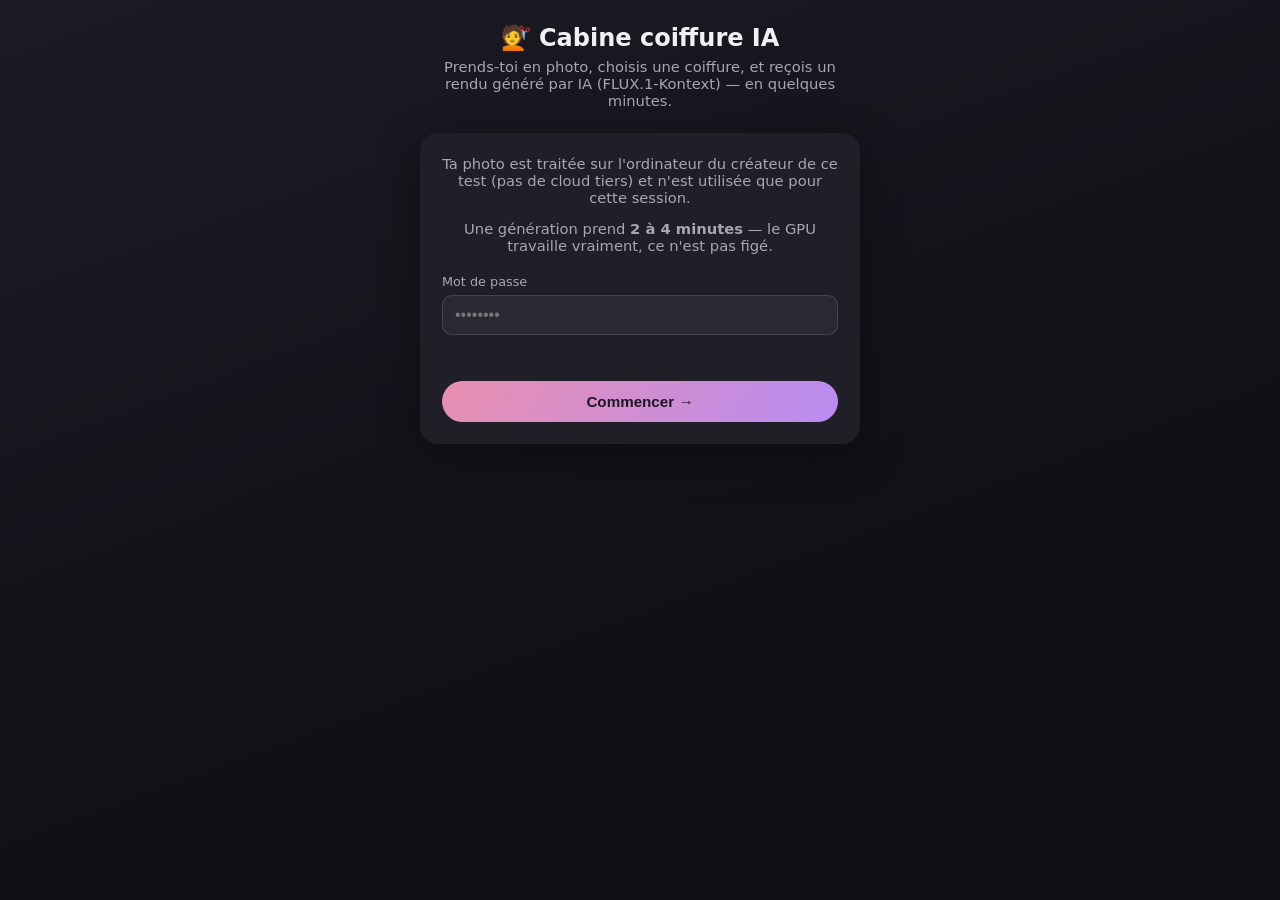
==== cabine/index.html @ 3d1f9294 "Cabine coiffure IA : serveur persistant + UI mobile + 3 nouveaux styles - run_kontext.py : ajoute at" ====
<!doctype html>
<html lang="fr">
<head>
  <meta charset="UTF-8" />
  <meta name="viewport" content="width=device-width, initial-scale=1.0" />
  <title>Cabine coiffure IA</title>
  <link rel="stylesheet" href="style.css" />
</head>
<body>

  <!-- écran 1 : accueil & consentement -->
  <section id="screen-welcome" class="screen">
    <header>
      <h1>💇 Cabine coiffure IA</h1>
      <p class="subtitle">
        Prends-toi en photo, choisis une coiffure, et reçois un rendu généré
        par IA (FLUX.1-Kontext) — en quelques minutes.
      </p>
    </header>
    <main class="centered">
      <div class="card">
        <p>
          Ta photo est traitée sur l'ordinateur du créateur de ce test (pas
          de cloud tiers) et n'est utilisée que pour cette session.
        </p>
        <p>
          Une génération prend <strong>2 à 4 minutes</strong> — le GPU
          travaille vraiment, ce n'est pas figé.
        </p>
        <label class="field">
          <span>Mot de passe</span>
          <input id="password" type="password" autocomplete="off" placeholder="••••••••" />
        </label>
        <p id="welcomeError" class="error"></p>
        <button id="startBtn" class="btn primary wide">Commencer →</button>
      </div>
    </main>
  </section>

  <!-- écran 2 : prise de photo -->
  <section id="screen-photo" class="screen" hidden>
    <header>
      <h1>📷 Prends ta photo</h1>
      <p class="subtitle">Visage dégagé, de face, bien éclairé.</p>
    </header>
    <main class="centered">
      <div class="stage-wrap">
        <div class="stage" id="stage">
          <video id="video" autoplay playsinline muted></video>
          <canvas id="frozen" class="hidden-canvas"></canvas>
          <div id="hint" class="hint">Autorise la caméra pour commencer…</div>
        </div>
        <div class="stage-actions" id="liveActions">
          <button id="shootBtn" class="btn primary" disabled>⚪ Prendre la photo</button>
        </div>
        <div class="stage-actions" id="reviewActions" hidden>
          <button id="retakeBtn" class="btn">↺ Reprendre</button>
          <button id="usePhotoBtn" class="btn primary">Utiliser cette photo →</button>
        </div>
      </div>
    </main>
  </section>

  <!-- écran 3 : choix forme puis couleur -->
  <section id="screen-choice" class="screen" hidden>
    <header>
      <h1>✂️ Choisis une coiffure</h1>
      <p class="subtitle" id="choiceSubtitle">Quelle forme veux-tu essayer ?</p>
    </header>
    <main class="centered">
      <div class="option-grid" id="styleGrid"></div>
      <div id="colorStep" hidden>
        <p class="section-label">Puis une couleur</p>
        <div class="option-grid" id="colorGrid"></div>
      </div>
      <button id="generateBtn" class="btn primary wide" hidden>Générer →</button>
    </main>
  </section>

  <!-- écran 4 : attente -->
  <section id="screen-wait" class="screen" hidden>
    <header>
      <h1>⏳ Ça travaille…</h1>
    </header>
    <main class="centered">
      <div class="card">
        <div class="spinner"></div>
        <p id="waitTimer" class="timer">2:00</p>
        <p id="waitMessage">En file d'attente…</p>
        <p class="muted">
          Compte 2 à 4 minutes réelles de calcul GPU — le rendu le plus
          réaliste de ce projet prend ce temps-là, pas un raccourci.
        </p>
      </div>
    </main>
  </section>

  <!-- écran 5 : résultat -->
  <section id="screen-result" class="screen" hidden>
    <header>
      <h1>✨ Résultat</h1>
    </header>
    <main class="centered">
      <figure class="result-figure">
        <img id="resultAfter" alt="Résultat" />
      </figure>
      <div class="option-grid" id="resultColorGrid" hidden></div>
      <div class="stage-actions">
        <a id="downloadBtn" class="btn primary" download="cabine_coiffure.png">💾 Télécharger</a>
        <button id="newStyleBtn" class="btn">✂️ Changer de forme</button>
      </div>
      <p id="resultStatus" class="status"></p>
    </main>
  </section>

  <script src="app.js"></script>
</body>
</html>
---- cabine/style.css ----
:root {
  --bg: #16151c;
  --panel: #201f28;
  --panel-2: #2a2933;
  --text: #f2f0f5;
  --muted: #a8a5b5;
  --accent: #e88fb0;
  --accent-2: #b98cf2;
  --error: #f2795c;
  font-family: "Segoe UI", system-ui, -apple-system, sans-serif;
}

* {
  box-sizing: border-box;
}

body {
  margin: 0;
  background: linear-gradient(160deg, #1c1a24, #100f14 70%);
  color: var(--text);
  min-height: 100vh;
}

header {
  padding: 24px 20px 4px;
  text-align: center;
}

header h1 {
  margin: 0 0 6px;
  font-size: 1.5rem;
}

.subtitle {
  margin: 0 auto;
  max-width: 420px;
  color: var(--muted);
  font-size: 0.92rem;
}

main.centered {
  display: flex;
  flex-direction: column;
  align-items: center;
  gap: 18px;
  padding: 20px;
  max-width: 480px;
  margin: 0 auto;
}

.card {
  width: 100%;
  background: var(--panel);
  border-radius: 18px;
  padding: 22px;
  display: flex;
  flex-direction: column;
  gap: 14px;
  box-shadow: 0 12px 40px rgba(0, 0, 0, 0.35);
  text-align: center;
}

.card p {
  margin: 0;
  font-size: 0.92rem;
  color: var(--muted);
}

.field {
  display: flex;
  flex-direction: column;
  gap: 6px;
  text-align: left;
  margin-top: 6px;
}

.field span {
  font-size: 0.8rem;
  color: var(--muted);
}

.field input {
  background: var(--panel-2);
  border: 1px solid #ffffff20;
  border-radius: 10px;
  padding: 10px 12px;
  color: var(--text);
  font-size: 1rem;
}

.error {
  color: var(--error);
  font-size: 0.85rem;
  min-height: 1.2em;
  margin: 0;
}

.btn {
  border: none;
  border-radius: 999px;
  padding: 12px 20px;
  font-size: 0.95rem;
  font-weight: 600;
  cursor: pointer;
  background: var(--panel-2);
  color: var(--text);
  transition: transform 0.1s ease, opacity 0.2s ease;
  text-decoration: none;
  text-align: center;
  display: inline-block;
}

.btn:hover:not(:disabled) {
  transform: translateY(-1px);
}

.btn:disabled {
  opacity: 0.4;
  cursor: not-allowed;
}

.btn.primary {
  background: linear-gradient(120deg, var(--accent), var(--accent-2));
  color: #201626;
}

.btn.wide {
  width: 100%;
}

/* écran photo, repris de webapp/capture.js */
.stage-wrap {
  display: flex;
  flex-direction: column;
  gap: 14px;
  align-items: center;
  width: 100%;
}

.stage {
  position: relative;
  width: min(90vw, 420px);
  aspect-ratio: 3 / 4;
  border-radius: 20px;
  overflow: hidden;
  background: #000;
  box-shadow: 0 12px 40px rgba(0, 0, 0, 0.45);
  transform: scaleX(-1);
}

.stage video,
.stage canvas {
  position: absolute;
  inset: 0;
  width: 100%;
  height: 100%;
  object-fit: cover;
}

.hint {
  position: absolute;
  inset: 0;
  display: flex;
  align-items: center;
  justify-content: center;
  text-align: center;
  padding: 20px;
  background: rgba(10, 9, 14, 0.75);
  color: var(--muted);
  font-size: 0.95rem;
  transform: scaleX(-1);
}

.hint.hidden {
  display: none;
}

.hidden-canvas {
  display: none;
}

.stage-actions {
  display: flex;
  gap: 10px;
  flex-wrap: wrap;
  justify-content: center;
}

/* choix forme / couleur */
.option-grid {
  display: grid;
  grid-template-columns: repeat(3, 1fr);
  gap: 10px;
  width: 100%;
}

.option-card {
  background: var(--panel);
  border: 2px solid transparent;
  border-radius: 14px;
  padding: 14px 8px;
  color: var(--text);
  font-size: 0.85rem;
  cursor: pointer;
  text-align: center;
}

.option-card.active {
  border-color: var(--accent);
  background: var(--panel-2);
}

.section-label {
  color: var(--muted);
  font-size: 0.8rem;
  text-transform: uppercase;
  letter-spacing: 0.04em;
  margin: 10px 0 8px;
}

/* attente */
.spinner {
  width: 40px;
  height: 40px;
  margin: 0 auto;
  border-radius: 50%;
  border: 4px solid var(--panel-2);
  border-top-color: var(--accent);
  animation: spin 1s linear infinite;
}

@keyframes spin {
  to {
    transform: rotate(360deg);
  }
}

.timer {
  font-family: "Cascadia Mono", "Consolas", ui-monospace, monospace;
  font-size: 2.4rem;
  font-weight: 600;
  margin: 4px 0 0;
  background: linear-gradient(120deg, var(--accent), var(--accent-2));
  -webkit-background-clip: text;
  background-clip: text;
  color: transparent;
}

.muted {
  color: var(--muted) !important;
  font-size: 0.8rem !important;
}

/* résultat */
.result-figure {
  margin: 0;
  width: 100%;
  max-width: 360px;
}

.result-figure img {
  width: 100%;
  border-radius: 16px;
  aspect-ratio: 3/4;
  object-fit: cover;
  background: var(--panel);
  box-shadow: 0 12px 40px rgba(0, 0, 0, 0.35);
}

.status {
  min-height: 1.2em;
  color: var(--muted);
  font-size: 0.85rem;
  text-align: center;
}
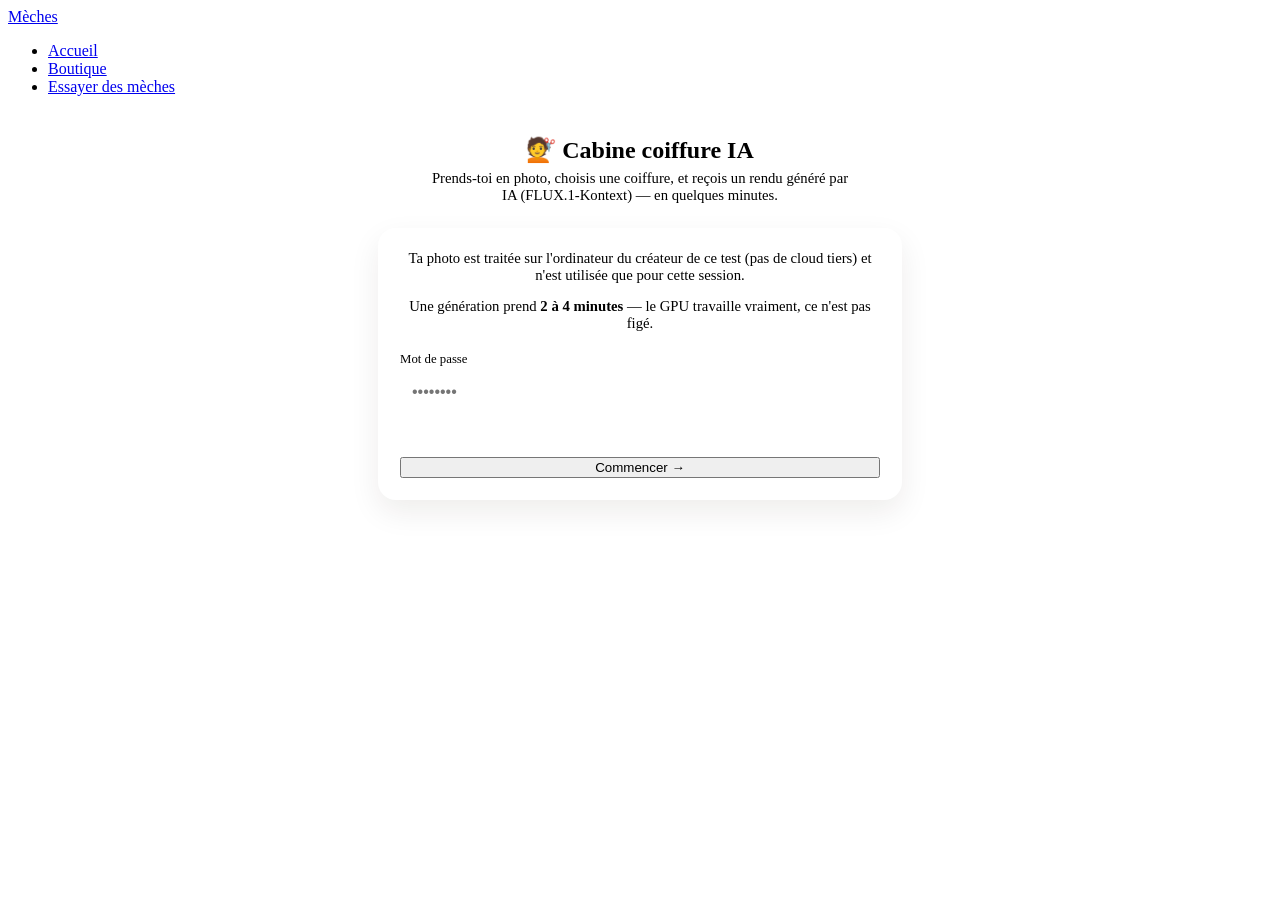
==== commit 300f42a0: "Site vitrine/boutique 'Meches' + onglet Essayer des meches Pivot du projet : cabine_server.py sert d" ====
--- a/cabine/index.html
+++ b/cabine/index.html
@@ -3,10 +3,20 @@
 <head>
   <meta charset="UTF-8" />
   <meta name="viewport" content="width=device-width, initial-scale=1.0" />
-  <title>Cabine coiffure IA</title>
+  <title>Essayer des mèches — Mèches</title>
+  <link rel="stylesheet" href="/assets/brand.css" />
   <link rel="stylesheet" href="style.css" />
 </head>
 <body>
+
+  <nav class="site-nav">
+    <a class="site-nav__wordmark" href="/">Mèches</a>
+    <ul class="site-nav__links">
+      <li><a href="/">Accueil</a></li>
+      <li><a href="/boutique">Boutique</a></li>
+      <li><a href="/essayer/" class="active">Essayer des mèches</a></li>
+    </ul>
+  </nav>
 
   <!-- écran 1 : accueil & consentement -->
   <section id="screen-welcome" class="screen">
@@ -61,7 +71,7 @@
     </main>
   </section>
 
-  <!-- écran 3 : choix forme puis couleur -->
+  <!-- écran 3 : choix de la forme -->
   <section id="screen-choice" class="screen" hidden>
     <header>
       <h1>✂️ Choisis une coiffure</h1>
@@ -69,10 +79,6 @@
     </header>
     <main class="centered">
       <div class="option-grid" id="styleGrid"></div>
-      <div id="colorStep" hidden>
-        <p class="section-label">Puis une couleur</p>
-        <div class="option-grid" id="colorGrid"></div>
-      </div>
       <button id="generateBtn" class="btn primary wide" hidden>Générer →</button>
     </main>
   </section>
@@ -104,12 +110,10 @@
       <figure class="result-figure">
         <img id="resultAfter" alt="Résultat" />
       </figure>
-      <div class="option-grid" id="resultColorGrid" hidden></div>
       <div class="stage-actions">
         <a id="downloadBtn" class="btn primary" download="cabine_coiffure.png">💾 Télécharger</a>
         <button id="newStyleBtn" class="btn">✂️ Changer de forme</button>
       </div>
-      <p id="resultStatus" class="status"></p>
     </main>
   </section>
 
--- a/cabine/style.css
+++ b/cabine/style.css
@@ -1,23 +1,13 @@
+/* Tokens de couleur/police repris de assets/brand.css (chargé avant ce
+   fichier dans index.html) -> cet écran ne definit plus sa propre palette,
+   pour rester coherent avec le reste du site (accueil/boutique). Ancien
+   theme sombre rose/violet retire (cf. historique git). --panel-2 propre
+   a cet ecran (variante de --bg-alt pour les champs de saisie). */
 :root {
-  --bg: #16151c;
-  --panel: #201f28;
-  --panel-2: #2a2933;
-  --text: #f2f0f5;
-  --muted: #a8a5b5;
-  --accent: #e88fb0;
-  --accent-2: #b98cf2;
-  --error: #f2795c;
-  font-family: "Segoe UI", system-ui, -apple-system, sans-serif;
-}
-
-* {
-  box-sizing: border-box;
+  --panel-2: var(--bg-alt);
 }
 
 body {
-  margin: 0;
-  background: linear-gradient(160deg, #1c1a24, #100f14 70%);
-  color: var(--text);
   min-height: 100vh;
 }
 
@@ -51,12 +41,13 @@
 .card {
   width: 100%;
   background: var(--panel);
+  border: 1px solid var(--line);
   border-radius: 18px;
   padding: 22px;
   display: flex;
   flex-direction: column;
   gap: 14px;
-  box-shadow: 0 12px 40px rgba(0, 0, 0, 0.35);
+  box-shadow: 0 12px 30px rgba(35, 24, 15, 0.08);
   text-align: center;
 }
 
@@ -81,7 +72,7 @@
 
 .field input {
   background: var(--panel-2);
-  border: 1px solid #ffffff20;
+  border: 1px solid var(--line);
   border-radius: 10px;
   padding: 10px 12px;
   color: var(--text);
@@ -95,38 +86,8 @@
   margin: 0;
 }
 
-.btn {
-  border: none;
-  border-radius: 999px;
-  padding: 12px 20px;
-  font-size: 0.95rem;
-  font-weight: 600;
-  cursor: pointer;
-  background: var(--panel-2);
-  color: var(--text);
-  transition: transform 0.1s ease, opacity 0.2s ease;
-  text-decoration: none;
-  text-align: center;
-  display: inline-block;
-}
-
-.btn:hover:not(:disabled) {
-  transform: translateY(-1px);
-}
-
-.btn:disabled {
-  opacity: 0.4;
-  cursor: not-allowed;
-}
-
-.btn.primary {
-  background: linear-gradient(120deg, var(--accent), var(--accent-2));
-  color: #201626;
-}
-
-.btn.wide {
-  width: 100%;
-}
+/* .btn/.btn.primary/.btn.wide : voir assets/brand.css, partagé avec le
+   reste du site (plus de style de bouton propre à cet écran). */
 
 /* écran photo, repris de webapp/capture.js */
 .stage-wrap {
@@ -196,7 +157,7 @@
 
 .option-card {
   background: var(--panel);
-  border: 2px solid transparent;
+  border: 2px solid var(--line);
   border-radius: 14px;
   padding: 14px 8px;
   color: var(--text);
@@ -264,7 +225,7 @@
   aspect-ratio: 3/4;
   object-fit: cover;
   background: var(--panel);
-  box-shadow: 0 12px 40px rgba(0, 0, 0, 0.35);
+  box-shadow: 0 12px 30px rgba(35, 24, 15, 0.12);
 }
 
 .status {
@@ -273,3 +234,8 @@
   font-size: 0.85rem;
   text-align: center;
 }
+
+.status.error {
+  color: var(--error);
+  font-weight: 600;
+}
